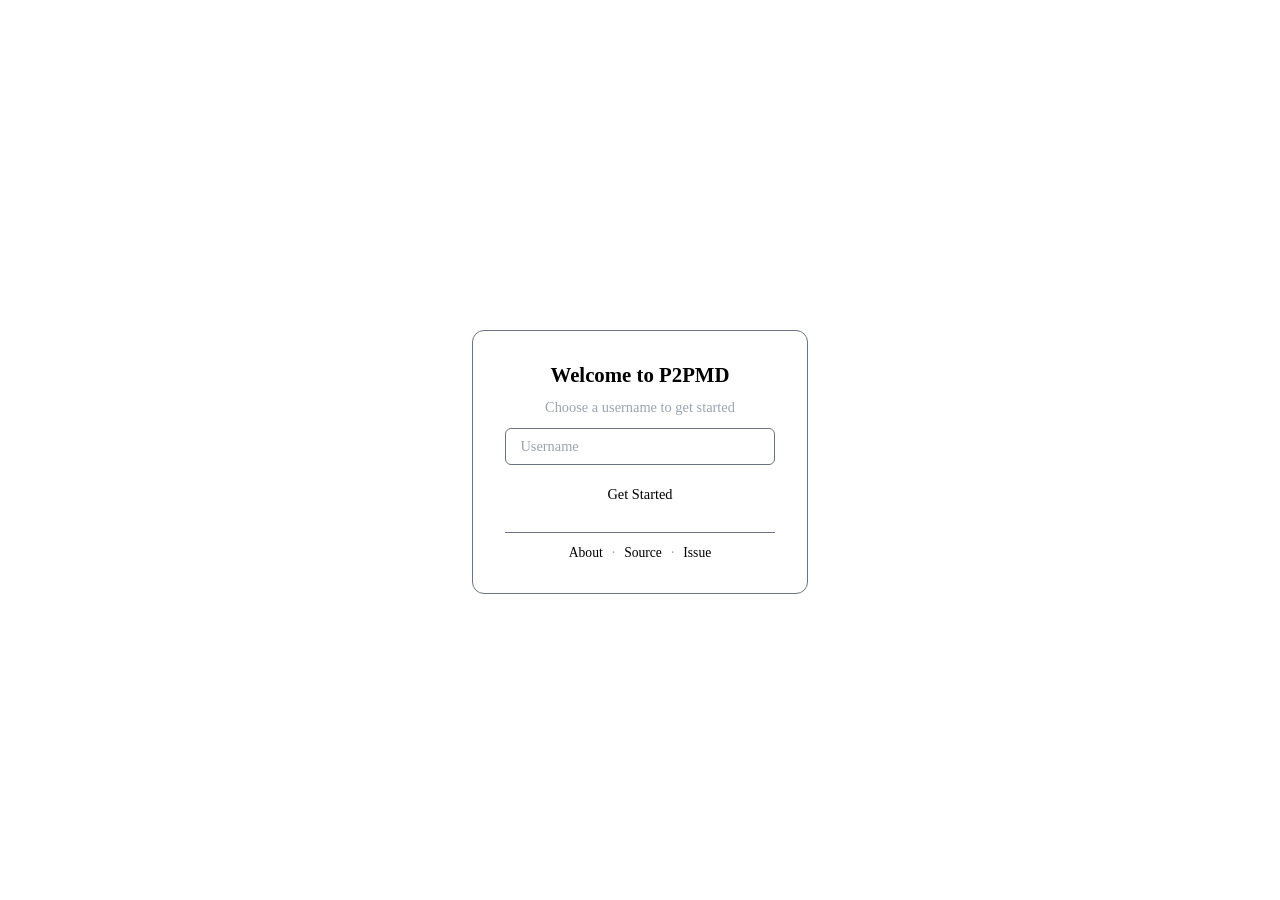
==== index.html @ 7950edff "feat: add https publish option that maps IPFS result to dweb.link gateway URL" ====
<!DOCTYPE html>
<html lang="en">
  <head>
    <meta charset="UTF-8" />
    <meta name="viewport" content="width=device-width, initial-scale=1" />
    <link rel="icon" type="image/png" href="peersky://static/assets/favicon.ico" />
    <title>P2P Markdown</title>
    <link rel="stylesheet" href="./styles.css" />
    <link rel="stylesheet" href="./lib/katex.min.css" />
  </head>
  <body>
    <main>
      <div id="backdrop"></div>
      <div id="loadingSpinner">
        <div class="emoji-loader">↻</div>
      </div>

      <section id="onboarding-page" class="page hidden">
        <div id="room-panel">
          <div id="onboarding">
            <div class="onboard-card">
              <h2>Welcome to P2PMD</h2>
              <p>Choose a username to get started</p>
              <input
                id="onboarding-name"
                type="text"
                placeholder="Username"
                maxlength="32"
              />
              <button id="onboard-submit" type="button">Get Started</button>
              <div class="onboard-footer">
                <a href="https://github.com/p2plabsxyz/p2pmd#readme" target="_blank" rel="noopener noreferrer">About</a>
                <span class="onboard-footer-sep" aria-hidden="true">&middot;</span>
                <a href="https://github.com/p2plabsxyz/p2pmd" target="_blank" rel="noopener noreferrer">Source</a>
                <span class="onboard-footer-sep" aria-hidden="true">&middot;</span>
                <a href="https://github.com/p2plabsxyz/p2pmd/issues/new" target="_blank" rel="noopener noreferrer">Issue</a>
              </div>
            </div>
          </div>
        </div>
      </section>

      <section id="setup-page" class="page hidden">
        <div id="room-panel">
          <div id="setup">
            <div id="setup-controls">
              <button id="create-room" type="button">Create Room</button>
              <div class="connection-options"> 
                <label class="option">
                  <input id="privateMode" type="checkbox" />
                  <span>Private</span>
                </label>
                <label class="option">
                  <input id="udpMode" type="checkbox" />
                  <span>UDP</span>
                </label>
                <input id="localHost" type="text" placeholder="Local host (127.0.0.1)" />
                <input id="localPort" type="number" placeholder="Local port (8989)" />
              </div>

              <div class="divider">- or -</div>
              <form id="join-form">
                <input
                  id="join-room-key"
                  type="text"
                  placeholder="Enter hs:// key"
                  required
                />
                <button id="join-room" type="submit">Join Room</button>
              </form>
              
              <div id="room-history">
                <div id="room-history-title">Recent Rooms</div>
                <div id="room-history-list"></div>
                <span id="room-history-footer">
                  View p2pmd-draft archives in hyperdrive, <a href="peersky://settings/archive" target="_blank">Settings -> Archive</a> for more details
                </span>
              </div>
            </div>
          </div>
        </div>
      </section>

      <section id="editor-page" class="page hidden">
        <section id="room-panel">
          <div id="room-status" class="hidden">
            <div>
              Room:
              <span id="room-key"></span>
              <span id="room-role-badge" class="role-badge hidden">client</span>
              <span id="copy-room-key" title="Copy room key">⊕</span>
            </div>
            <div>
              Peers:
              <a id="peers-link" href="./peers.html" target="_blank" rel="noopener noreferrer">
                <span id="peers-count">0</span>
              </a>
            </div>
            <div>Local URL: <a id="local-url" target="_blank" rel="noopener noreferrer"></a></div>
            <details id="export-menu">
              <summary>Export</summary>
              <div class="export-actions">
                <button id="exportHtmlButton" type="button">Export as HTML</button>
                <button id="exportPdfButton" type="button">Export to PDF</button>
                <button id="exportSlidesButton" type="button">Export as Slides</button>
              </div>
            </details>
            <button id="disconnect-room">Disconnect</button>
          </div>
        </section>

        <section id="editor-panel">
          <div id="editor-left-column">
            <div id="formatting-toolbar">
              <button id="toolbar-bold" class="toolbar-btn" title="Bold (Ctrl/Cmd+B)">
                <span class="toolbar-icon icon-bold"></span>
              </button>
              <button id="toolbar-italic" class="toolbar-btn" title="Italic (Ctrl/Cmd+I)">
                <span class="toolbar-icon icon-italic"></span>
              </button>
              <div class="toolbar-divider"></div>
              <button id="toolbar-h1" class="toolbar-btn" title="Heading 1">
                <span class="toolbar-icon icon-h1"></span>
              </button>
              <button id="toolbar-h2" class="toolbar-btn" title="Heading 2">
                <span class="toolbar-icon icon-h2"></span>
              </button>
              <div class="toolbar-divider"></div>
              <button id="toolbar-ul" class="toolbar-btn" title="Bullet List">
                <span class="toolbar-icon icon-ul"></span>
              </button>
              <button id="toolbar-ol" class="toolbar-btn" title="Numbered List">
                <span class="toolbar-icon icon-ol"></span>
              </button>
              <div class="toolbar-divider"></div>
              <button id="toolbar-link" class="toolbar-btn" title="Insert Link (Ctrl/Cmd+K)">
                <span class="toolbar-icon icon-link"></span>
              </button>
              <button id="toolbar-image" class="toolbar-btn" title="Insert Image">
                <span class="toolbar-icon icon-image"></span>
              </button>
              <div class="toolbar-divider"></div>
              <button id="toolbar-inline-code" class="toolbar-btn" title="Inline Code">
                <span class="toolbar-icon icon-inline-code"></span>
              </button>
              <button id="toolbar-code" class="toolbar-btn" title="Code Block">
                <span class="toolbar-icon icon-code"></span>
              </button>
              <button id="toolbar-quote" class="toolbar-btn" title="Quote">
                <span class="toolbar-icon icon-quote"></span>
              </button>
              <div class="toolbar-divider"></div>
              <button id="toolbar-latex-templates" class="toolbar-btn" title="Toggle LaTeX Mode">
                <span class="toolbar-icon icon-latex-template"></span>
              </button>
              <div id="latex-toolbar-group" class="hidden" role="group" aria-label="LaTeX tools">
                <div class="toolbar-latex-actions" role="group" aria-label="Math insertion tools">
                  <button id="toolbar-math-inline" class="toolbar-btn" title="Inline Math ($...$)">
                    <span class="toolbar-icon icon-math-inline"></span>
                  </button>
                  <button id="toolbar-math-block" class="toolbar-btn" title="Block Math ($$...$$)">
                    <span class="toolbar-icon icon-math-block"></span>
                  </button>
                  <button id="toolbar-template-picker" class="toolbar-btn" title="LaTeX Templates" aria-haspopup="true" aria-expanded="false">
                    <span class="toolbar-icon icon-template-menu"></span>
                  </button>
                </div>
              </div>
              <button id="viewSlidesButton" class="toolbar-btn" title="View as Slides">
                <span class="toolbar-icon icon-slides"></span>
              </button>
              <button id="fullPreviewButton" class="toolbar-btn hidden" title="Full Screen Preview">
                <span class="toolbar-icon icon-fullscreen"></span>
              </button>
            </div>
            <div id="latex-template-options" class="toolbar-template-menu hidden" role="menu" aria-label="LaTeX templates"></div>
            <div id="editor-textarea-wrapper">
              <textarea
                id="markdownInput"
                spellcheck="false"
                placeholder="Write Markdown here"
              ></textarea>
            </div>

          </div>
          <div id="preview-container">
            <div id="markdownPreview"></div>
            <div id="slidesPreview" class="hidden"></div>
          </div>
        </section>

        <section id="dweb-bottom">
          <section id="dweb-container">
            <div class="publish-controls">
              <label for="protocolSelect">
                <select id="protocolSelect">
                  <option value="hyper" selected>hyper://</option>
                  <option value="ipfs">ipfs://</option>
                  <option value="https">https://</option>
                </select>
              </label>
              <input id="titleInput" type="text" placeholder="Document title" class="hidden" />
              <button id="publishButton">Publish</button>
              <button id="clearDraftButton">Clear</button>
            </div>
            <div id="ai-toggle-container">
              <button id="toggleAiButton">🤖 Create with AI</button>
            </div>
            <div id="fetchContainer">
              <input id="fetchCidInput" type="text" placeholder="Enter hyper://, ipfs://, or https:// URL" />
              <button id="fetchButton">Fetch</button>
            </div>
          </section>

          <ul id="publishList"></ul>

          <section id="ai-container" class="hidden">
            <textarea id="aiPromptBox" rows="3">
Write a playful README for a moonlight café that serves stardust lattes, with a menu list and a quirky FAQ.</textarea
            >
            <div id="ai-buttons">
              <button id="generateButton">✨ Generate</button>
              <button id="showAiLog">📋 Open Logs</button>
            </div>
          </section>
        </section>

        <dialog id="aiLogDialog">
          <dl id="aiLogs"></dl>
          <button id="closeAiLog">Close</button>
        </dialog>
      </section>
    </main>

    <script src="./lib/katex.min.js"></script>
    <script src="./lib/markdown-it-katex.min.js"></script>
    <script src="./lib/markdown-it.min.js"></script>
    <script src="./lib/yjs.min.js"></script>
    <script type="module" src="./common.js"></script>
    <script type="module" src="./noteEditor.js"></script>
    <script type="module" src="./toolbar.js"></script>
    <script type="module" src="./p2p.js"></script>
    <script type="module" src="./ai-generator.js"></script>
  </body>
</html>
---- styles.css ----
@import url("browser://theme/index.css");
@import url("browser://theme/vars.css");

:root {
  --gap: 6px;
  --half-gap: 3px;
  --surface-mix: var(--browser-theme-background);
  --panel-bg: var(--peersky-nav-background, var(--base02, var(--browser-theme-background)));
  --panel-border: var(--base04, #6b7280);
  --input-bg: var(--peersky-background-url-input, var(--base01, var(--browser-theme-background)));
  --muted-text: var(--base05, #9ca3af);
  --link-accent: var(--browser-theme-primary-highlight);
  --btn-on-primary: var(--browser-theme-background);
  --dialog-bg: var(--panel-bg);
  --dialog-elevated-bg: var(--input-bg);
}

html[data-theme="transparent"] {
  --btn-on-primary: #18181b;
  --dialog-bg: #27272a;
  --dialog-elevated-bg: #18181b;
}

body,
* {
  padding: 0;
  margin: 0;
  font-family: var(--browser-theme-font-family);
  color: var(--browser-theme-text-color);
  box-sizing: border-box;
}

body {
  background: var(--browser-theme-background);
}

main {
  padding: var(--gap);
  height: 100vh;
  display: flex;
  flex-direction: column;
  gap: var(--gap);
  overflow-y: auto;
}

.page {
  display: flex;
  flex-direction: column;
  gap: var(--gap);
  flex: 1;
}

.page.hidden {
  display: none;
}

#setup-page,
#onboarding-page {
  justify-content: center;
  align-items: center;
}

#editor-page {
  padding-bottom: 55px;
}

#setup-page #room-panel,
#onboarding-page #room-panel {
  width: min(780px, 100%);
}

#room-panel {
  border-radius: 8px;
  padding: var(--gap);
  display: flex;
  flex-direction: column;
  gap: var(--gap);
}

#setup-page button,
#setup-page input[type="text"],
#setup-page input[type="number"],
#onboarding-page button,
#onboarding-page input[type="text"],
#onboarding-page input[type="number"] {
  border: none;
  outline: none;
  margin-left: 8px;
  border-radius: 6px;
  font-family: var(--browser-theme-font-family);
  font-size: 1rem;
  color: var(--browser-theme-text-color);
  padding: 0.6rem 1rem;
  transition: background-color 0.2s, color 0.2s;
  box-sizing: border-box;
}

#setup-page input[type="text"],
#setup-page input[type="number"],
#onboarding-page input[type="text"],
#onboarding-page input[type="number"] {
  background-color: var(--peersky-background-url-input);
  border: 1px solid #444;
}

#setup-page input[type="text"]::placeholder,
#setup-page input[type="number"]::placeholder,
#onboarding-page input[type="text"]::placeholder,
#onboarding-page input[type="number"]::placeholder {
  color: #888;
}

#setup-page button,
#onboarding-page button {
  background-color: var(--peersky-nav-background);
  cursor: pointer;
}

#udpMode{
  margin-left: 8px;
}

#setup {
  display: flex;
  flex-direction: column;
  align-items: center;
  justify-content: center;
  gap: 1.25rem;
  margin-bottom: 2rem;
}

#onboarding-page {
  background: var(--browser-theme-background);
  border-radius: 10px;
}

#onboarding-page #room-panel {
  width: min(380px, 100%);
}

#onboarding input,
#onboarding button {
  margin-left: 0;
}

#onboarding {
  width: 100%;
  display: flex;
  align-items: center;
  justify-content: center;
  min-height: 100vh;
  padding: 1rem;
}

#onboarding-page .onboard-card {
  display: flex;
  flex-direction: column;
  gap: 0.75rem;
  background: var(--panel-bg);
  border: 1px solid var(--panel-border);
  border-radius: 12px;
  padding: 2rem;
  max-width: 360px;
  width: 100%;
  text-align: center;
  box-shadow: 0 8px 26px color-mix(in srgb, var(--browser-theme-text-color) 25%, var(--surface-mix));
}

#onboarding-page .onboard-card h2 {
  font-size: 1.3rem;
  font-weight: 550;
}

#onboarding-page .onboard-card p {
  margin: 0;
  color: var(--muted-text);
  font-size: 0.9rem;
}

#onboarding-page #onboarding-name {
  width: 100%;
  margin-left: 0;
  border: 1px solid var(--panel-border);
  background: var(--input-bg);
  color: var(--browser-theme-text-color);
  border-radius: 6px;
  padding: 0.55rem 0.9rem;
  font-size: 0.9rem;
}

#onboarding-page #onboarding-name::placeholder {
  color: var(--muted-text);
}

#onboarding-page #onboarding-name:focus-visible {
  outline: 1px solid var(--browser-theme-secondary-highlight);
  outline-offset: 1px;
}

#onboarding-page #onboard-submit {
  width: 100%;
  margin-top: 0;
  border: 0;
  border-radius: 6px;
  background: var(--link-accent);
  color: var(--btn-on-primary);
  font-weight: 500;
  font-size: 0.9rem;
  padding: 0.55rem 0.9rem;
}

#onboarding-page #onboard-submit:hover {
  filter: brightness(1.12);
}

#onboarding-page .onboard-footer {
  margin-top: 0.5rem;
  padding-top: 0.75rem;
  border-top: 1px solid var(--panel-border);
  font-size: 0.85rem;
}

#onboarding-page .onboard-footer a {
  color: var(--link-accent);
  text-decoration: none;
}

#onboarding-page .onboard-footer a:hover {
  text-decoration: underline;
}

#onboarding-page .onboard-footer-sep {
  color: var(--muted-text);
  margin: 0 0.35rem;
}

#setup-controls {
  width: 100%;
  display: flex;
  flex-direction: column;
  align-items: center;
  gap: 1rem;
}

.connection-options {
  display: flex;
  flex-wrap: wrap;
  gap: var(--half-gap);
  justify-content: center;
  align-items: center;
}

.network-settings {
  display: flex;
  justify-content: center;
  align-items: center;
  gap: var(--half-gap);
}

.divider {
  opacity: 0.7;
}

#join-form {
  display: flex;
  flex-wrap: wrap;
  gap: var(--half-gap);
  justify-content: center;
  width: 100%;
}

#room-history {
  margin-top: 1.5rem;
  padding-top: 1rem;
  border-top: 1px solid var(--peersky-nav-border-color, #3c3c41);
  display: flex;
  flex-direction: column;
  gap: 0.5rem;
  width: 100%;
}

#room-history-title {
  font-size: 0.85rem;
  color: var(--peersky-nav-border-color, #888);
  text-align: center;
  opacity: 0.7;
}

#room-history-list {
  display: flex;
  flex-direction: column;
  gap: 0.25rem;
  align-items: flex-start;
  margin: 0 auto;
  max-width: fit-content;
}

#room-history-list a {
  color: var(--peersky-nav-border-color, #888);
  text-decoration: underline;
  font-size: 0.9rem;
  cursor: pointer;
  transition: color 0.2s, text-decoration 0.2s;
}

#room-history-list a:hover {
  color: var(--browser-theme-text-color);
  text-decoration: none;
}

#room-history-list .no-rooms {
  color: var(--peersky-nav-border-color, #666);
  font-size: 0.85rem;
  font-style: italic;
  opacity: 0.6;
}

#room-history-footer {
  color: var(--peersky-nav-border-color, #888);
  text-align: center;
  margin-top: 0.5rem;
  font-size: 0.75rem;
}

#room-history-footer a {
  text-decoration: underline;
  opacity: 0.6;
  transition: opacity 0.2s;
}

#room-history-footer a:hover {
  opacity: 1;
  text-decoration: none;
}

#room-status {
  display: flex;
  flex-wrap: wrap;
  gap: var(--half-gap);
  align-items: center;
  justify-content: space-between;
}

#room-status .role-badge {
  display: inline-flex;
  align-items: center;
  justify-content: center;
  margin-left: 4px;
  padding: 0 8px;
  border-radius: 999px;
  border: 1px solid var(--browser-theme-primary-highlight);
  font-size: 0.75rem;
  text-transform: uppercase;
  letter-spacing: 0.04em;
}

#room-status .role-badge.host {
  color: #ffffff !important;
  border-color: #1f9d62;
  background: #1f9d62;
  font-weight: 700;
}

#room-status .role-badge.client {
  color: #ffffff !important;
  border-color: #c28a1b;
  background: #c28a1b;
  font-weight: 700;
}

#room-status.hidden {
  display: none;
}

#export-menu {
  position: relative;
}

#export-menu summary {
  list-style: none;
  cursor: pointer;
}

#export-menu summary::-webkit-details-marker {
  display: none;
}

#export-menu[open] summary {
  opacity: 0.9;
}

#export-menu .export-actions {
  position: absolute;
  right: 0;
  margin-top: 6px;
  background: var(--browser-theme-background);
  border: 1px solid var(--browser-theme-primary-highlight);
  border-radius: 8px;
  padding: var(--half-gap);
  display: flex;
  flex-direction: column;
  gap: var(--half-gap);
  z-index: 10;
}

#export-menu .export-actions button {
  white-space: nowrap;
}

#peers-toggle {
  cursor: pointer;
  white-space: nowrap;
}

#peers-link {
  color: inherit;
  text-decoration: underline;
}

#peers-link:hover {
  text-decoration: none;
}

#peers-list {
  width: 100%;
  display: flex;
  flex-wrap: wrap;
  gap: var(--half-gap);
  padding: var(--half-gap);
  border: 1px solid var(--browser-theme-primary-highlight);
  border-radius: 6px;
}

.hidden {
  display: none;
}

#editor-panel {
  display: grid;
  grid-template-columns: 1fr 1fr;
  gap: var(--gap);
  flex: 1;
  min-height: 40vh;
}

#editor-left-column {
  display: flex;
  flex-direction: column;
  gap: 0;
}

#editor-panel > * {
  border: 1px solid var(--browser-theme-primary-highlight);
  border-radius: 8px;
  overflow: hidden;
  display: flex;
  flex-direction: column;
}

/* textarea wrapper */
#editor-textarea-wrapper {
  position: relative;
  flex: 1;
  display: flex;
  flex-direction: column;
  overflow: hidden;
}

#editor-textarea-wrapper > #markdownInput {
  flex: 1;
  padding: var(--gap);
  padding-left: calc(var(--gap) + 12px);
  border-radius: 0 0 8px 8px;
  overflow-y: auto;
  overflow-x: hidden;
}

#author-gutter {
  position: absolute;
  left: 0; top: 0; bottom: 0;
  width: 4px;
  overflow: hidden;
  z-index: 1;
}

.author-gutter-mark {
  position: absolute;
  left: 0;
  width: 4px;
  border-radius: 2px;
  opacity: 0.7;
  pointer-events: auto;
  cursor: default;
  transition: opacity 0.2s;
}

.author-gutter-mark:hover { opacity: 1; }

.author-gutter-mark::after {
  content: attr(data-peer-name);
  position: absolute;
  left: 8px;
  top: -1px;
  font-size: 0.68rem;
  line-height: 1.2;
  padding: 1px 5px;
  border-radius: 4px;
  background: var(--peer-color, #4b5563);
  color: #ffffff;
  white-space: nowrap;
  opacity: 0;
  transform: translateY(-100%);
  transition: opacity 0.12s ease;
  pointer-events: none;
  z-index: 5;
}

.author-gutter-mark:hover::after {
  opacity: 1;
}

#peer-gutter {
  position: absolute;
  left: 4px; top: 0; bottom: 0;
  width: 4px;
  pointer-events: auto;
  overflow: hidden;
  z-index: 2;
}

.peer-gutter-mark {
  position: absolute;
  left: 0;
  width: 4px;
  border-radius: 2px;
  opacity: 0.85;
  transition: top 0.08s linear, opacity 0.3s;
  pointer-events: auto;
}

#peer-cursor-overlay {
  position: absolute;
  inset: 0;
  pointer-events: none;
  overflow: hidden;
  z-index: 3;
}

.peer-cursor-chip {
  position: absolute;
  pointer-events: auto;
  width: 14px;
  opacity: 0.9;
  transition: opacity 0.35s ease, top 0.08s linear;
  cursor: default;
  user-select: none;
  background: transparent;
}

.peer-cursor-chip.idle { opacity: 0.25; }

.peer-cursor-chip::before {
  content: "";
  position: absolute;
  left: 5px;
  top: 0;
  bottom: 0;
  width: 3px;
  border-radius: 2px;
  background: var(--peer-color, #8b5cf6);
}

.peer-cursor-chip::after {
  content: attr(data-peer-name);
  position: absolute;
  left: 12px;
  top: -1px;
  font-size: 0.68rem;
  line-height: 1.2;
  padding: 1px 5px;
  border-radius: 4px;
  background: var(--peer-color, #8b5cf6);
  color: #ffffff;
  white-space: nowrap;
  opacity: 1;
  transform: translateY(calc(-100% - 2px));
  transition: opacity 0.12s ease, transform 0.12s ease;
  pointer-events: none;
}

.peer-cursor-chip.idle::after {
  opacity: 0.75;
}

#preview-container {
  position: relative;
  display: flex;
  flex-direction: column;
  height: 100%;
  overflow: hidden;
  background: #ffffff !important;
  border: 1px solid var(--browser-theme-primary-highlight) !important;
  border-radius: 8px !important;
}

#markdownPreview {
  padding: var(--gap);
  flex: 1;
  overflow-y: auto;
  overflow-x: hidden;
  background: #ffffff;
  color: #1a1a1a;
}

#markdownPreview * {
  color: inherit;
}

/* Minimal scrollbar styling - only thumb, no track */
#markdownPreview::-webkit-scrollbar,
#markdownInput::-webkit-scrollbar,
#slidesPreview .slide::-webkit-scrollbar {
  width: 6px;
  height: 6px;
}

#markdownPreview::-webkit-scrollbar-track,
#markdownInput::-webkit-scrollbar-track,
#slidesPreview .slide::-webkit-scrollbar-track {
  background: transparent;
}

#markdownPreview::-webkit-scrollbar-thumb,
#markdownInput::-webkit-scrollbar-thumb,
#slidesPreview .slide::-webkit-scrollbar-thumb {
  background: rgba(0, 0, 0, 0.2);
  border-radius: 3px;
}

#markdownPreview::-webkit-scrollbar-thumb:hover,
#markdownInput::-webkit-scrollbar-thumb:hover,
#slidesPreview .slide::-webkit-scrollbar-thumb:hover {
  background: rgba(0, 0, 0, 0.3);
}

/* Firefox scrollbar */
#markdownPreview,
#markdownInput,
#slidesPreview .slide {
  scrollbar-width: thin;
  scrollbar-color: rgba(0, 0, 0, 0.2) transparent;
}

#slidesPreview {
  position: absolute;
  top: 0;
  left: 0;
  width: 100%;
  height: 100%;
  background: #ffffff;
  overflow: hidden;
  display: flex;
  flex-direction: column;
  align-items: center;
  justify-content: center;
}

#slidesPreview .slides-content {
  flex: 1;
  width: 100%;
  display: flex;
  align-items: center;
  justify-content: center;
}

#slidesPreview .slides-footer {
  padding: 0.5rem;
  text-align: center;
  font-size: 0.75rem;
  color: rgba(0, 0, 0, 0.4);
  background: transparent;
}

#slidesPreview .slides-footer a {
  color: rgba(0, 0, 0, 0.5);
  text-decoration: none;
}

#slidesPreview .slides-footer a:hover {
  color: rgba(0, 0, 0, 0.7);
  text-decoration: underline;
}

#slidesPreview.hidden {
  display: none;
}

#slidesPreview .slide {
  display: none;
  width: 95%;
  height: 95%;
  padding: 2rem;
  background: #ffffff;
  color: #1a1a1a !important;
  overflow-y: auto;
  text-align: center;
  flex-direction: column;
  align-items: center;
  justify-content: center;
}

#slidesPreview .slide * {
  color: inherit;
}

#slidesPreview .slide > * {
  max-width: 100%;
}

#slidesPreview .slide.active {
  display: flex;
}

#slidesPreview .slide h1 {
  font-size: 2.5rem;
  margin-bottom: 1.5rem;
  color: #1a1a1a;
  text-align: center;
}

#slidesPreview .slide h2 {
  font-size: 2rem;
  margin: 1.5rem 0 1rem;
  color: #333;
  text-align: center;
}

#slidesPreview .slide h3 {
  font-size: 1.6rem;
  margin: 1.2rem 0 0.8rem;
  color: #444;
  text-align: center;
}

#slidesPreview .slide h4,
#slidesPreview .slide h5,
#slidesPreview .slide h6 {
  text-align: center;
  color: #555;
}

#slidesPreview .slide p {
  font-size: 1.2rem;
  line-height: 1.8;
  margin-bottom: 1rem;
  color: #333;
  text-align: center;
}

#slidesPreview .slide ul,
#slidesPreview .slide ol {
  font-size: 1.2rem;
  line-height: 1.8;
  margin: 0 auto 1rem;
  display: inline-block;
  text-align: left;
}

#slidesPreview .slide li {
  margin-bottom: 0.6rem;
}

#slidesPreview .slide pre {
  background: #2d2d2d;
  color: #f8f8f2;
  padding: 1rem;
  border-radius: 6px;
  overflow-x: auto;
  margin: 1rem auto;
  font-size: 1rem;
  max-width: 90%;
  text-align: left;
}

#slidesPreview .slide code {
  font-family: 'FontWithASyntaxHighlighter', monospace;
  background: #2d2d2d;
  color: #f8f8f2;
  padding: 0.2rem 0.4rem;
  border-radius: 4px;
}

#slidesPreview .slide pre code {
  background: transparent;
  padding: 0;
}

#slidesPreview .slide blockquote {
  border-left: 4px solid #0066cc;
  padding-left: 1.5rem;
  margin: 1rem auto;
  font-style: italic;
  color: #555;
  max-width: 80%;
  text-align: left;
  display: inline-block;
}

#slidesPreview .slide img {
  max-width: 85%;
  max-height: 50vh;
  width: auto;
  height: auto;
  border-radius: 6px;
  margin: 1rem auto;
  display: block;
  object-fit: contain;
}

#slidesPreview .slide a {
  color: #0066cc;
  text-decoration: none;
}

#slidesPreview .slide a:hover {
  text-decoration: underline;
}

.slides-nav {
  position: absolute;
  top: 50%;
  transform: translateY(-50%);
  background: rgba(0, 0, 0, 0.1);
  border: none;
  color: #333;
  font-size: 2rem;
  width: 50px;
  height: 50px;
  border-radius: 50%;
  cursor: pointer;
  display: flex;
  align-items: center;
  justify-content: center;
  transition: all 0.3s ease;
  z-index: 10;
}

.slides-nav:hover {
  background: rgba(0, 0, 0, 0.2);
  transform: translateY(-50%) scale(1.1);
}

.slides-nav.disabled {
  opacity: 0.3;
  cursor: not-allowed;
}

#slides-prev {
  left: 0.5rem;
}

#slides-next {
  right: 0.5rem;
}

#slides-progress {
  position: absolute;
  bottom: 0;
  left: 0;
  height: 3px;
  background: #0066cc;
  transition: width 0.3s ease;
  z-index: 10;
}

#slides-counter {
  position: absolute;
  bottom: 0.5rem;
  right: 1rem;
  background: rgba(0, 0, 0, 0.1);
  color: #333;
  padding: 0.3rem 0.6rem;
  border-radius: 12px;
  font-size: 0.8rem;
  z-index: 10;
}

#formatting-toolbar {
  display: flex;
  align-items: center;
  gap: 2px;
  border: 1px solid var(--peersky-nav-border-color, #3c3c41);
  border-radius: 2px;
  flex-wrap: wrap;
  overflow: visible;
}

.toolbar-btn {
  display: flex;
  align-items: center;
  justify-content: center;
  width: 28px;
  height: 28px;
  padding: 6px;
  background: transparent;
  border: 1px solid transparent;
  border-radius: 6px;
  cursor: pointer;
  transition: all 0.2s ease;
  color: rgba(255, 255, 255, 0.7);
}

.toolbar-btn:hover {
  background: var(--browser-theme-primary-highlight, rgba(255, 255, 255, 0.1));
  border-color: var(--peersky-nav-border-color, #3c3c41);
  color: rgba(255, 255, 255, 1);
}

.toolbar-btn:active {
  transform: scale(0.95);
}

.toolbar-icon {
  display: inline-block;
  width: 28px;
  height: 28px;
  background-color: currentColor;
  mask-size: contain;
  mask-repeat: no-repeat;
  mask-position: center;
  -webkit-mask-size: contain;
  -webkit-mask-repeat: no-repeat;
  -webkit-mask-position: center;
}

.toolbar-btn {
  color: rgba(255, 255, 255, 0.7);
}

.toolbar-btn:hover {
  color: rgba(255, 255, 255, 1);
}

.icon-bold {
  mask-image: url('./assets/svg/type-bold.svg');
  -webkit-mask-image: url('./assets/svg/type-bold.svg');
}

.icon-italic {
  mask-image: url('./assets/svg/type-italic.svg');
  -webkit-mask-image: url('./assets/svg/type-italic.svg');
}

.icon-h1 {
  mask-image: url('./assets/svg/type-h1.svg');
  -webkit-mask-image: url('./assets/svg/type-h1.svg');
}

.icon-h2 {
  mask-image: url('./assets/svg/type-h2.svg');
  -webkit-mask-image: url('./assets/svg/type-h2.svg');
}

.icon-ul {
  mask-image: url('./assets/svg/list-ul.svg');
  -webkit-mask-image: url('./assets/svg/list-ul.svg');
}

.icon-ol {
  mask-image: url('./assets/svg/list-ol.svg');
  -webkit-mask-image: url('./assets/svg/list-ol.svg');
}

.icon-link {
  mask-image: url('./assets/svg/link-45deg.svg');
  -webkit-mask-image: url('./assets/svg/link-45deg.svg');
}

.icon-image {
  mask-image: url('./assets/svg/image.svg');
  -webkit-mask-image: url('./assets/svg/image.svg');
}

.icon-inline-code {
  mask-image: url('./assets/svg/code-slash.svg');
  -webkit-mask-image: url('./assets/svg/code-slash.svg');
}

.icon-code {
  mask-image: url('./assets/svg/code-square.svg');
  -webkit-mask-image: url('./assets/svg/code-square.svg');
}

.icon-quote {
  mask-image: url('./assets/svg/quote.svg');
  -webkit-mask-image: url('./assets/svg/quote.svg');
}

.icon-slides {
  mask-image: url('./assets/svg/slides.svg');
  -webkit-mask-image: url('./assets/svg/slides.svg');
}

.icon-latex-template {
  mask-image: url('./assets/svg/infinity.svg');
  -webkit-mask-image: url('./assets/svg/infinity.svg');
}

.icon-fullscreen {
  mask-image: url('./assets/svg/fullscreen.svg');
  -webkit-mask-image: url('./assets/svg/fullscreen.svg');
}

.icon-template-menu {
  mask-image: url('./assets/svg/template-t.svg');
  -webkit-mask-image: url('./assets/svg/template-t.svg');
}

.toolbar-btn--active {
  color: var(--browser-theme-primary-highlight, #3b82f6) !important;
  background: var(--browser-theme-secondary-highlight, rgba(59, 130, 246, 0.18)) !important;
  border-color: var(--browser-theme-primary-highlight, #3b82f6) !important;
}

#latex-toolbar-group,
.toolbar-latex-actions {
  display: flex;
  align-items: center;
  flex-wrap: wrap;
  gap: 4px;
  min-width: 0;
}

#latex-toolbar-group.hidden {
  display: none;
}

.toolbar-template-menu {
  position: fixed;
  z-index: 1200;
  min-width: 170px;
  max-width: min(240px, calc(100vw - 16px));
  display: flex;
  flex-direction: column;
  gap: 4px;
  padding: 6px;
  border: 1px solid var(--peersky-nav-border-color, #3c3c41);
  border-radius: 8px;
  background: var(--browser-theme-background, #23262f);
  box-shadow: 0 10px 24px rgba(0, 0, 0, 0.35);
}

.toolbar-template-menu.hidden {
  display: none;
}

.icon-math-inline {
  mask-image: url('./assets/svg/math-inline.svg');
  -webkit-mask-image: url('./assets/svg/math-inline.svg');
}
.icon-math-block {
  mask-image: url('./assets/svg/math-block.svg');
  -webkit-mask-image: url('./assets/svg/math-block.svg');
}

.toolbar-divider {
  width: 1px;
  height: 24px;
  background: var(--peersky-nav-border-color, #3c3c41);
  margin: 0 4px;
}

#markdownInput {
  resize: none;
  font-size: 1.1rem;
}

#markdownPreview {
  font-size: 1.05rem;
  line-height: 1.5;
  padding-left: 16px;
}

#markdownPreview h1 { font-size: 2rem; margin: 0.6em 0 0.4em; }
#markdownPreview h2 { font-size: 1.6rem; margin: 0.5em 0 0.35em; }
#markdownPreview h3 { font-size: 1.35rem; margin: 0.45em 0 0.3em; }
#markdownPreview h4 { font-size: 1.15rem; margin: 0.4em 0 0.25em; }
#markdownPreview h5 { font-size: 1rem; margin: 0.35em 0 0.2em; }
#markdownPreview h6 { font-size: 0.9rem; margin: 0.3em 0 0.15em; }

#markdownPreview ul { list-style: disc; padding-left: 1.5em; margin: 0.4em 0; }
#markdownPreview ol { list-style: decimal; padding-left: 1.5em; margin: 0.4em 0; }
#markdownPreview ul ul { list-style: circle; }
#markdownPreview li { margin: 0.15em 0; }

#markdownPreview pre,
#markdownPreview code {
  font-family: 'FontWithASyntaxHighlighter', ui-monospace, SFMono-Regular, Menlo, Monaco, Consolas, "Liberation Mono", "Courier New", monospace;
  background: transparent;
  border-radius: 6px;
}

#markdownPreview code {
  padding: 0.15rem 0.35rem;
}

#markdownPreview pre {
  padding: 0.75rem;
  overflow: auto;
}

#dweb-bottom {
  position: fixed;
  bottom: 0;
  left: 0;
  right: 0;
  display: flex;
  flex-direction: column;
  gap: var(--half-gap);
  padding: 8px;
  background: var(--browser-theme-background);
  z-index: 20;
}

#dweb-container {
  display: flex;
  flex-direction: row;
  justify-content: space-between;
  align-items: center;
  padding: 0 var(--half-gap);
}

#dweb-container > * {
  width: 100%;
  display: flex;
  flex-direction: row;
  align-items: center;
  gap: var(--half-gap);
  padding: 0 var(--half-gap);
}

.publish-controls {
  display: flex;
  flex-direction: row;
  align-items: center;
  gap: var(--half-gap);
}

#publishList {
  display: flex;
  flex-direction: column;
  align-items: flex-start;
  gap: var(--half-gap);
  list-style: none;
  padding: 0 var(--half-gap);
  max-height: 22vh;
  overflow: auto;
}

#publishList li {
  display: flex;
  align-items: center;
  gap: var(--half-gap);
}

#publishList li span {
  cursor: pointer;
}

#ai-toggle-container {
  display: flex;
  justify-content: center;
}

#toggleAiButton {
  white-space: nowrap;
  padding: var(--half-gap);
  cursor: pointer;
}

#toggleAiButton:hover {
  opacity: 0.8;
}

#publishButton {
  white-space: nowrap;
  cursor: pointer;
}

#publishButton:hover {
  opacity: 0.8;
}

#fetchContainer {
  justify-content: flex-end;
  align-items: center;
}

#fetchCidInput {
  margin-right: 2px;
}

#fetchButton {
  cursor: pointer;
}

#fetchButton:hover {
  opacity: 0.8;
}

#ai-container {
  display: flex;
  flex-direction: column;
  gap: var(--half-gap);
  padding: var(--gap);
  border: 1px solid var(--browser-theme-primary-highlight);
  border-radius: 8px;
  background: var(--browser-theme-background);
  max-height: 45vh;
  overflow: auto;
}

#ai-container.hidden {
  display: none;
}

#aiPromptBox {
  width: 100%;
  padding: var(--gap);
  background: rgba(255, 255, 255, 0.05);
  color: var(--browser-theme-text-color);
  border: 1px solid var(--browser-theme-primary-highlight);
  border-radius: 8px;
  font-size: 1rem;
  resize: vertical;
  font-family: var(--browser-theme-font-family);
}

#aiPromptBox:focus {
    outline: 2px solid var(--browser-theme-primary-highlight);
}

#ai-buttons {
  display: flex;
  gap: var(--half-gap);
  justify-content: flex-start;
}

#ai-buttons button {
  white-space: nowrap;
  padding: var(--half-gap);
  cursor: pointer;
}

#ai-buttons button:hover {
  opacity: 0.8;
}

#aiLogDialog {
  width: 520px;
  max-width: 95vw;
  max-height: 80vh;
  overflow-y: auto;
  padding: 16px;
  border-radius: 10px;
  border: 1px solid var(--panel-border);
  background: var(--dialog-bg);
  color: var(--browser-theme-text-color);
  white-space: nowrap;
}

#aiLogDialog::backdrop {
  background: rgba(0, 0, 0, 0.7);
}

.ai-history-dialog {
  width: 520px;
  max-width: 95vw;
  max-height: 80vh;
  overflow-y: auto;
  padding: 16px;
  border-radius: 10px;
  border: 1px solid var(--panel-border);
  background: var(--dialog-bg);
  color: var(--browser-theme-text-color);
}

.ai-history-dialog::backdrop {
  background: rgba(0, 0, 0, 0.7);
}

#aiLogs {
  margin-bottom: var(--gap);
}

#aiLogs dt {
  font-weight: bold;
  color: var(--browser-theme-primary-highlight);
  margin-top: var(--gap);
}

#aiLogs dd {
  white-space: pre-wrap;
  margin-left: var(--gap);
  margin-bottom: var(--half-gap);
  padding: var(--half-gap);
  border-radius: 4px;
}

#closeAiLog {
  position: sticky;
  bottom: 0;
  width: 100%;
  white-space: nowrap;
  cursor: pointer;
  font-size: 1rem;
  border: 0;
  border-radius: 6px;
  padding: 0.55rem 0.9rem;
  background: var(--link-accent);
  color: var(--btn-on-primary);
}

#closeAiLog:hover {
  opacity: 0.8;
}

textarea {
  border: none;
  outline: none;
  border-radius: 6px;
  font-size: 1rem;
  padding: 0.6rem 1rem;
  background: var(--peersky-nav-background);
  color: var(--browser-theme-text-color);
}

button:hover {
  opacity: 0.8;
}

button {
  cursor: pointer;
}

textarea:focus,
input:focus {
  outline: 2px solid var(--browser-theme-primary-highlight);
}

textarea {
  background: rgba(255, 255, 255, 0.05);
}

#loadingSpinner,
#backdrop {
  display: none;
}

#loadingSpinner {
  position: fixed;
  top: 50%;
  left: 50%;
  transform: translate(-50%, -50%);
  z-index: 1000;
  border-radius: 50%;
}

.emoji-loader,
#loadingSpinner {
  background: transparent;
}

@keyframes spin {
  from {
    transform: rotate(0deg);
  }
  to {
    transform: rotate(360deg);
  }
}

.emoji-loader {
  color: var(--ag-color-green);
  font-size: 6rem;
  border-radius: 50%;
  animation: spin 2s linear infinite;
}

#backdrop {
  position: fixed;
  top: 0;
  left: 0;
  width: 100%;
  height: 100%;
  background: rgba(0, 0, 0, 0.45);
  z-index: 999;
}

@media screen and (max-width: 768px) {
  #editor-panel {
    grid-template-columns: 1fr;
  }
  #dweb-container,
  #dweb-container > * {
    flex-direction: column;
    align-items: flex-start;
  }
  #aiLogDialog {
    min-width: 90vw;
  }
  #ai-buttons {
    flex-direction: column;
  }
}


.toolbar-template-item {
  display: flex;
  align-items: center;
  justify-content: flex-start;
  width: 100%;
  background: transparent;
  color: var(--browser-theme-text-color, rgba(255,255,255,0.9));
  border: 1px solid transparent;
  border-radius: 6px;
  padding: 7px 10px;
  font-size: 0.75rem;
  line-height: 1.2;
  cursor: pointer;
  transition: all 0.2s ease;
  text-align: left;
  white-space: nowrap;
}

.toolbar-template-item:hover {
  background: var(--browser-theme-secondary-highlight, rgba(59, 130, 246, 0.2));
  border-color: var(--browser-theme-primary-highlight, #3b82f6);
  color: var(--browser-theme-text-color, #ffffff);
}

.toolbar-template-item:focus-visible {
  background: var(--browser-theme-secondary-highlight, rgba(59, 130, 246, 0.2));
  border-color: var(--browser-theme-primary-highlight, #3b82f6);
  color: var(--browser-theme-text-color, #ffffff);
  outline: none;
}

.toolbar-template-item--active {
  background: var(--browser-theme-secondary-highlight, rgba(59, 130, 246, 0.28));
  border-color: var(--browser-theme-primary-highlight, #3b82f6);
  color: var(--browser-theme-text-color, #ffffff);
}

#markdownPreview.markdown-preview--ieee {
  background: #f3f4f6;
  padding: 1.25rem;
}

#markdownPreview.markdown-preview--ieee .ieee-paper-layout {
  max-width: 920px;
  margin: 0 auto;
  padding: 1.5rem 1.65rem 1.7rem;
  background: #ffffff;
  border: 1px solid #e5e7eb;
  box-shadow: 0 16px 32px rgba(15, 23, 42, 0.08);
  font-family: "Times New Roman", Times, serif;
  font-size: 0.92rem;
  line-height: 1.3;
}

#markdownPreview.markdown-preview--ieee .ieee-page-stack {
  display: flex;
  flex-direction: column;
  gap: 1rem;
  align-items: center;
}

#markdownPreview.markdown-preview--ieee .ieee-preview-page {
  width: 210mm;
  height: 297mm;
  background: #ffffff;
  border: 1px solid #e5e7eb;
  box-shadow: 0 16px 32px rgba(15, 23, 42, 0.08);
  overflow: hidden;
}

#markdownPreview.markdown-preview--ieee .ieee-preview-page-inner {
  box-sizing: border-box;
  width: 100%;
  height: 100%;
  padding: 0.75in 0.625in 1in;
  display: flex;
  flex-direction: column;
  overflow: hidden;
  font-family: "Times New Roman", Times, serif;
  font-size: 0.92rem;
  line-height: 1.3;
}

#markdownPreview.markdown-preview--ieee .ieee-frontmatter {
  text-align: center;
  margin: 0 0 0.75rem;
}

#markdownPreview.markdown-preview--ieee .ieee-title {
  text-align: center;
  line-height: 1.16;
  margin: 0 0 0.45rem;
}

#markdownPreview.markdown-preview--ieee .ieee-authors {
  max-width: 46rem;
  margin: 0 auto;
}

#markdownPreview.markdown-preview--ieee .ieee-authors-grid {
  display: grid;
  grid-template-columns: repeat(2, minmax(0, 1fr));
  gap: 0.8rem 1.8rem;
  align-items: start;
}

#markdownPreview.markdown-preview--ieee .ieee-author-col p {
  margin: 0 0 0.2rem;
  text-align: center;
  text-indent: 0;
  line-height: 1.24;
}

#markdownPreview.markdown-preview--ieee .ieee-authors-note {
  margin-top: 0.2rem;
  text-align: center;
  line-height: 1.24;
}

#markdownPreview.markdown-preview--ieee .ieee-columns {
  column-count: 2;
  column-gap: 1.35rem;
  border-top: 1px solid #b8bcc5;
  padding-top: 0.55rem;
}

#markdownPreview.markdown-preview--ieee .ieee-preview-columns {
  flex: 1;
  min-height: 0;
  overflow: hidden;
  column-fill: auto;
}

#markdownPreview.markdown-preview--ieee .ieee-columns > * {
  break-inside: auto;
}

#markdownPreview.markdown-preview--ieee .ieee-columns > :is(figure, table, pre, blockquote) {
  break-inside: avoid;
}

#markdownPreview.markdown-preview--ieee .ieee-columns > :is(h1, h2, h3, h4, h5, h6):first-child {
  -webkit-column-span: all;
  column-span: all;
  text-align: center;
  line-height: 1.18;
  margin: 0 0 0.75rem;
}

#markdownPreview.markdown-preview--ieee .ieee-columns > :is(h2, h3, h4, h5, h6) {
  text-align: center;
}

#markdownPreview.markdown-preview--ieee .ieee-abstract-heading {
  text-align: center;
}

#markdownPreview.markdown-preview--ieee .ieee-columns p {
  text-align: justify;
  text-indent: 0;
  margin: 0 0 0.55rem;
}

#markdownPreview.markdown-preview--ieee .ieee-columns ul,
#markdownPreview.markdown-preview--ieee .ieee-columns ol,
#markdownPreview.markdown-preview--ieee .ieee-columns pre,
#markdownPreview.markdown-preview--ieee .ieee-columns table,
#markdownPreview.markdown-preview--ieee .ieee-columns blockquote {
  text-indent: 0;
}

#markdownPreview.markdown-preview--ieee .ieee-columns ul,
#markdownPreview.markdown-preview--ieee .ieee-columns ol {
  margin: 0 0 0.55rem 1.1rem;
}

@media (max-width: 940px) {
  #markdownPreview.markdown-preview--ieee .ieee-preview-page {
    width: 100%;
    height: auto;
    min-height: 297mm;
  }
  #markdownPreview.markdown-preview--ieee .ieee-columns {
    column-count: 1;
  }
}

.katex * {
  font-family: inherit;
  color: inherit;
}

#markdownPreview .katex { font-size: 1.05em; line-height: 1.4; }
#markdownPreview p.katex-block {
  text-align: center;
  margin: 1.2em 0;
  overflow-x: auto;
  overflow-y: hidden;
}

#markdownPreview p.katex-block .katex-display { margin: 0; }
#markdownPreview .katex-error {
  color: #c0392b;
  background: rgba(192,57,43,0.08);
  border: 1px solid rgba(192,57,43,0.25);
  border-radius: 4px;
  padding: 2px 6px;
  font-family: monospace;
  font-size: 0.9em;
}

#slidesPreview .katex { font-size: 1.1em; }
#slidesPreview p.katex-block { text-align: center; margin: 0.8em 0; overflow-x: auto; }
#slidesPreview .katex-error { color: #c0392b; font-family: monospace; font-size: 0.9em; }
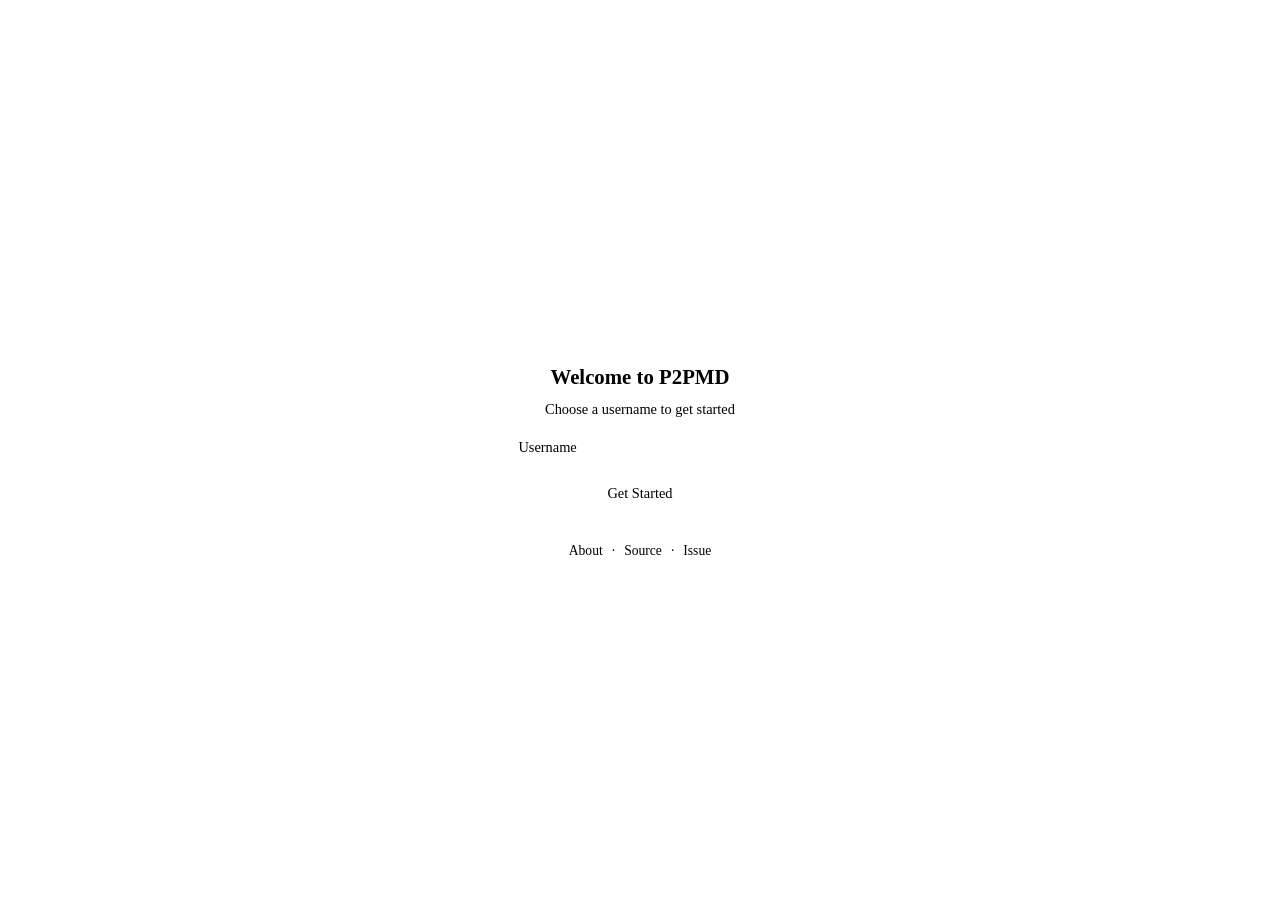
==== commit 3e650f29: "feat: update favicon link" ====
--- a/index.html
+++ b/index.html
@@ -3,7 +3,7 @@
   <head>
     <meta charset="UTF-8" />
     <meta name="viewport" content="width=device-width, initial-scale=1" />
-    <link rel="icon" type="image/png" href="peersky://static/assets/favicon.ico" />
+    <link rel="icon" type="image/png" href="peersky://static/assets/p2pmd.ico" />
     <title>P2P Markdown</title>
     <link rel="stylesheet" href="./styles.css" />
     <link rel="stylesheet" href="./lib/katex.min.css" />
--- a/styles.css
+++ b/styles.css
@@ -6,9 +6,9 @@
   --half-gap: 3px;
   --surface-mix: var(--browser-theme-background);
   --panel-bg: var(--peersky-nav-background, var(--base02, var(--browser-theme-background)));
-  --panel-border: var(--base04, #6b7280);
+  --panel-border: var(--base04, color-mix(in srgb, var(--browser-theme-text-color) 22%, var(--surface-mix)));
   --input-bg: var(--peersky-background-url-input, var(--base01, var(--browser-theme-background)));
-  --muted-text: var(--base05, #9ca3af);
+  --muted-text: var(--base05, color-mix(in srgb, var(--browser-theme-text-color) 58%, var(--surface-mix)));
   --link-accent: var(--browser-theme-primary-highlight);
   --btn-on-primary: var(--browser-theme-background);
   --dialog-bg: var(--panel-bg);
@@ -62,6 +62,8 @@
 
 #editor-page {
   padding-bottom: 55px;
+  /* Shrink to the window instead of growing to fit the preview. */
+  min-height: 0;
 }
 
 #setup-page #room-panel,
@@ -148,7 +150,7 @@
   display: flex;
   align-items: center;
   justify-content: center;
-  min-height: 100vh;
+  height: 100vh;
   padding: 1rem;
 }
 
@@ -163,12 +165,11 @@
   max-width: 360px;
   width: 100%;
   text-align: center;
-  box-shadow: 0 8px 26px color-mix(in srgb, var(--browser-theme-text-color) 25%, var(--surface-mix));
-}
-
-#onboarding-page .onboard-card h2 {
+}
+
+#onboarding-page .onboard-card :is(h2, h3) {
   font-size: 1.3rem;
-  font-weight: 550;
+  font-weight: 600;
 }
 
 #onboarding-page .onboard-card p {
@@ -437,7 +438,10 @@
 
 #editor-panel {
   display: grid;
-  grid-template-columns: 1fr 1fr;
+  grid-template-columns: minmax(0, 1fr) minmax(0, 1fr);
+  /* Without an explicit row the implicit one sizes to content, so a long
+     preview stretches the panel and the window ends up the only scrollbar. */
+  grid-template-rows: minmax(0, 1fr);
   gap: var(--gap);
   flex: 1;
   min-height: 40vh;
@@ -455,6 +459,8 @@
   overflow: hidden;
   display: flex;
   flex-direction: column;
+  min-width: 0;
+  min-height: 0;
 }
 
 /* textarea wrapper */
@@ -1400,6 +1406,11 @@
 @media screen and (max-width: 768px) {
   #editor-panel {
     grid-template-columns: 1fr;
+    /* Stacked panes keep their own height and the window scrolls, as before. */
+    grid-template-rows: none;
+  }
+  #editor-page {
+    min-height: auto;
   }
   #dweb-container,
   #dweb-container > * {
@@ -1413,7 +1424,6 @@
     flex-direction: column;
   }
 }
-
 
 .toolbar-template-item {
   display: flex;
@@ -1453,8 +1463,13 @@
 }
 
 #markdownPreview.markdown-preview--ieee {
+  --ieee-fit-scale: 1;
   background: #f3f4f6;
-  padding: 1.25rem;
+  padding: 6px;
+  overflow-x: hidden;
+  overflow-y: auto;
+  overscroll-behavior-x: none;
+  touch-action: pan-y;
 }
 
 #markdownPreview.markdown-preview--ieee .ieee-paper-layout {
@@ -1466,14 +1481,17 @@
   box-shadow: 0 16px 32px rgba(15, 23, 42, 0.08);
   font-family: "Times New Roman", Times, serif;
   font-size: 0.92rem;
-  line-height: 1.3;
+  line-height: 1.15;
 }
 
 #markdownPreview.markdown-preview--ieee .ieee-page-stack {
   display: flex;
   flex-direction: column;
-  gap: 1rem;
-  align-items: center;
+  gap: 0;
+  align-items: center;
+  width: 100%;
+  min-width: 0;
+  margin: 0;
 }
 
 #markdownPreview.markdown-preview--ieee .ieee-preview-page {
@@ -1483,6 +1501,9 @@
   border: 1px solid #e5e7eb;
   box-shadow: 0 16px 32px rgba(15, 23, 42, 0.08);
   overflow: hidden;
+  transform-origin: top center;
+  transform: scale(var(--ieee-fit-scale));
+  will-change: transform;
 }
 
 #markdownPreview.markdown-preview--ieee .ieee-preview-page-inner {
@@ -1495,18 +1516,23 @@
   overflow: hidden;
   font-family: "Times New Roman", Times, serif;
   font-size: 0.92rem;
-  line-height: 1.3;
+  line-height: 1.15;
+}
+
+#markdownPreview.markdown-preview--ieee .ieee-preview-page-inner,
+#markdownPreview.markdown-preview--ieee .ieee-preview-page-inner * {
+  font-family: "Times New Roman", Times, serif;
 }
 
 #markdownPreview.markdown-preview--ieee .ieee-frontmatter {
   text-align: center;
-  margin: 0 0 0.75rem;
+  margin: 0 0 0.4rem;
 }
 
 #markdownPreview.markdown-preview--ieee .ieee-title {
   text-align: center;
-  line-height: 1.16;
-  margin: 0 0 0.45rem;
+  line-height: 1.15;
+  margin: 0 0 0.3rem;
 }
 
 #markdownPreview.markdown-preview--ieee .ieee-authors {
@@ -1516,9 +1542,34 @@
 
 #markdownPreview.markdown-preview--ieee .ieee-authors-grid {
   display: grid;
+  grid-template-columns: repeat(auto-fit, minmax(0, 1fr));
+  gap: 0.8rem 1.2rem;
+  align-items: start;
+  justify-content: center;
+}
+
+#markdownPreview.markdown-preview--ieee .ieee-authors-grid.ieee-authors-grid--1 {
+  grid-template-columns: minmax(0, 1fr);
+  max-width: 14rem;
+  margin: 0 auto;
+}
+
+#markdownPreview.markdown-preview--ieee .ieee-authors-grid.ieee-authors-grid--2 {
   grid-template-columns: repeat(2, minmax(0, 1fr));
-  gap: 0.8rem 1.8rem;
-  align-items: start;
+  max-width: 28rem;
+  margin: 0 auto;
+}
+
+#markdownPreview.markdown-preview--ieee .ieee-authors-grid.ieee-authors-grid--3 {
+  grid-template-columns: repeat(3, minmax(0, 1fr));
+}
+
+#markdownPreview.markdown-preview--ieee .ieee-authors-grid.ieee-authors-grid--4 {
+  grid-template-columns: repeat(4, minmax(0, 1fr));
+}
+
+#markdownPreview.markdown-preview--ieee .ieee-author-col {
+  min-width: 0;
 }
 
 #markdownPreview.markdown-preview--ieee .ieee-author-col p {
@@ -1537,7 +1588,7 @@
 #markdownPreview.markdown-preview--ieee .ieee-columns {
   column-count: 2;
   column-gap: 1.35rem;
-  border-top: 1px solid #b8bcc5;
+  border-top: 1px solid #000000;
   padding-top: 0.55rem;
 }
 
@@ -1546,6 +1597,14 @@
   min-height: 0;
   overflow: hidden;
   column-fill: auto;
+  -webkit-column-fill: auto;
+  border-top: none;
+  padding-top: 0;
+}
+
+#markdownPreview.markdown-preview--ieee .ieee-preview-page:first-child .ieee-preview-columns {
+  border-top: 1px solid #000000;
+  padding-top: 0.55rem;
 }
 
 #markdownPreview.markdown-preview--ieee .ieee-columns > * {
@@ -1560,22 +1619,39 @@
   -webkit-column-span: all;
   column-span: all;
   text-align: center;
-  line-height: 1.18;
-  margin: 0 0 0.75rem;
+  line-height: 1.15;
+  margin: 0 0 0.4rem;
 }
 
 #markdownPreview.markdown-preview--ieee .ieee-columns > :is(h2, h3, h4, h5, h6) {
   text-align: center;
+  margin: 0.7rem 0 0.2rem;
+}
+
+#markdownPreview.markdown-preview--ieee .ieee-abstract-block {
+  break-inside: avoid;
+  margin-bottom: 0.3rem;
 }
 
 #markdownPreview.markdown-preview--ieee .ieee-abstract-heading {
   text-align: center;
+  margin-bottom: 0.15rem;
 }
 
 #markdownPreview.markdown-preview--ieee .ieee-columns p {
   text-align: justify;
   text-indent: 0;
-  margin: 0 0 0.55rem;
+  margin: 0 0 0.3rem;
+}
+
+#markdownPreview.markdown-preview--ieee a {
+  color: #111111;
+  text-decoration: none;
+}
+
+#markdownPreview.markdown-preview--ieee a:hover {
+  color: #111111;
+  text-decoration: underline;
 }
 
 #markdownPreview.markdown-preview--ieee .ieee-columns ul,
@@ -1588,18 +1664,67 @@
 
 #markdownPreview.markdown-preview--ieee .ieee-columns ul,
 #markdownPreview.markdown-preview--ieee .ieee-columns ol {
-  margin: 0 0 0.55rem 1.1rem;
-}
-
-@media (max-width: 940px) {
-  #markdownPreview.markdown-preview--ieee .ieee-preview-page {
-    width: 100%;
-    height: auto;
-    min-height: 297mm;
-  }
-  #markdownPreview.markdown-preview--ieee .ieee-columns {
-    column-count: 1;
-  }
+  margin: 0 0 0.3rem 0.9rem;
+}
+
+#markdownPreview.markdown-preview--ieee .ieee-columns table {
+  width: calc(100% - 2px);
+  border-collapse: collapse;
+  font-size: 0.82rem;
+}
+
+#markdownPreview.markdown-preview--ieee .ieee-columns th,
+#markdownPreview.markdown-preview--ieee .ieee-columns td {
+  border: 1px solid #9ca3af;
+  padding: 3px 5px;
+  text-align: left;
+}
+
+#markdownPreview.markdown-preview--ieee .ieee-columns th {
+  background: #f5f5f5;
+}
+
+#markdownPreview.markdown-preview--ieee img {
+  max-width: 90%;
+  height: auto;
+  display: block;
+  margin: 0.3rem auto;
+}
+
+#markdownPreview.markdown-preview--ieee .ieee-figure-caption {
+  font-size: 0.78rem;
+  text-align: center;
+  margin-top: 0.15rem;
+  margin-bottom: 0.4rem;
+}
+
+#markdownPreview.markdown-preview--ieee pre {
+  font-family: Menlo, Monaco, Consolas, 'Courier New', monospace;
+  background: none;
+  color: inherit;
+  white-space: pre-wrap;
+  word-wrap: break-word;
+  overflow: hidden;
+  font-size: 0.78rem;
+}
+
+#markdownPreview.markdown-preview--ieee code {
+  font-family: Menlo, Monaco, Consolas, 'Courier New', monospace;
+  background: none;
+  color: inherit;
+  font-size: 0.78rem;
+}
+
+#markdownPreview.markdown-preview--ieee .ieee-reference-list {
+  list-style: none;
+  padding-left: 0;
+  margin-left: 0;
+}
+
+#markdownPreview.markdown-preview--ieee .ieee-reference-list li {
+  text-indent: -1.1rem;
+  padding-left: 1.1rem;
+  margin-bottom: 0.2rem;
 }
 
 .katex * {
@@ -1626,6 +1751,16 @@
   font-size: 0.9em;
 }
 
+#markdownPreview.markdown-preview--ieee p.katex-block {
+  overflow: hidden;
+  max-width: 100%;
+  break-inside: avoid;
+}
+
+#markdownPreview.markdown-preview--ieee p.katex-block .katex {
+  font-size: 0.8em;
+}
+
 #slidesPreview .katex { font-size: 1.1em; }
 #slidesPreview p.katex-block { text-align: center; margin: 0.8em 0; overflow-x: auto; }
 #slidesPreview .katex-error { color: #c0392b; font-family: monospace; font-size: 0.9em; }
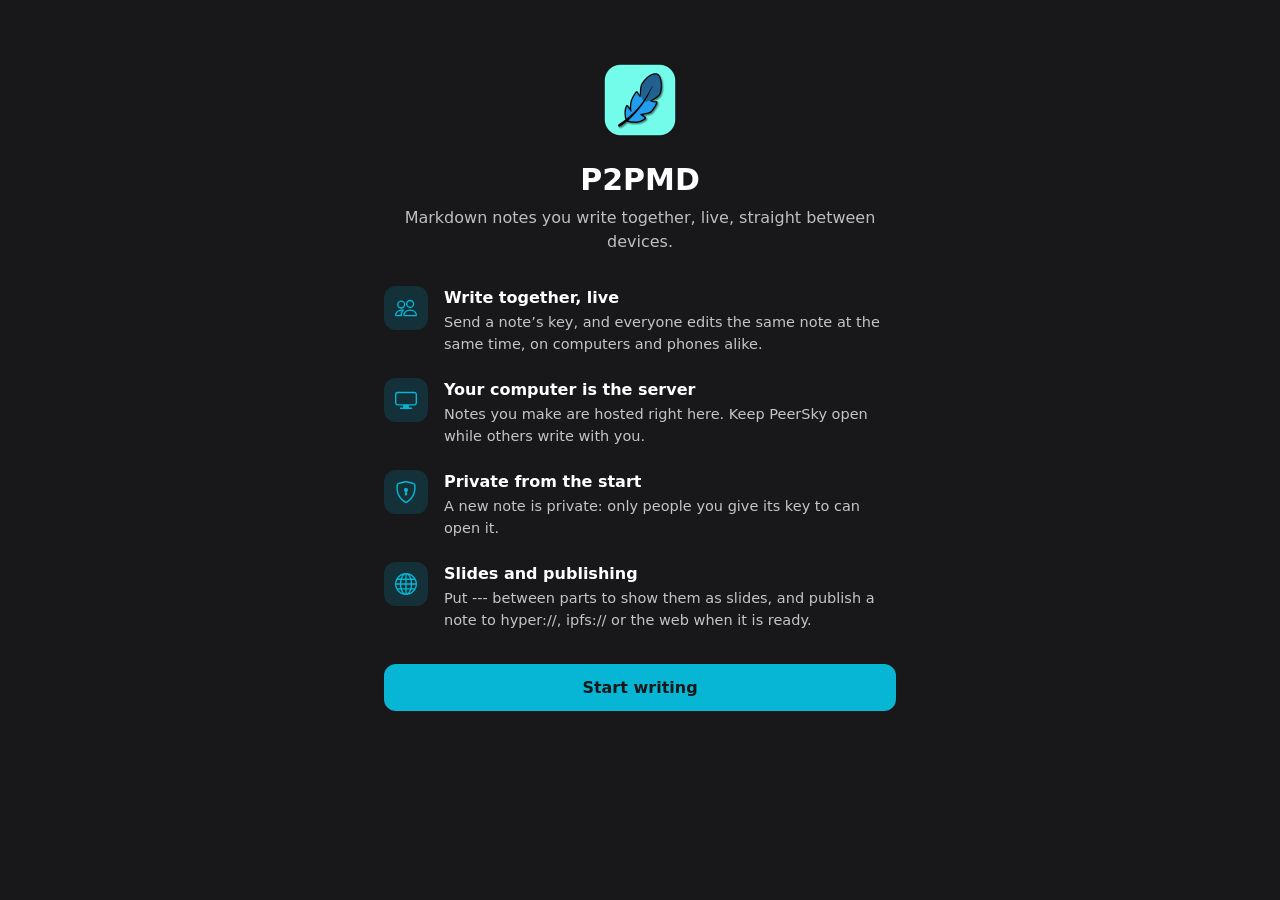
==== commit 10427642: "feat: welcome people the first time P2PMD opens, the way the phone app does" ====
--- a/index.html
+++ b/index.html
@@ -44,10 +44,10 @@
         <div id="room-panel">
           <div id="setup">
             <div id="setup-controls">
-              <button id="create-room" type="button">Create Room</button>
+              <button id="create-room" type="button">Create Note</button>
               <div class="connection-options"> 
                 <label class="option">
-                  <input id="privateMode" type="checkbox" />
+                  <input id="privateMode" type="checkbox" checked />
                   <span>Private</span>
                 </label>
                 <label class="option">
@@ -66,11 +66,11 @@
                   placeholder="Enter hs:// key"
                   required
                 />
-                <button id="join-room" type="submit">Join Room</button>
+                <button id="join-room" type="submit">Join Note</button>
               </form>
               
               <div id="room-history">
-                <div id="room-history-title">Recent Rooms</div>
+                <div id="room-history-title">Recent Notes</div>
                 <div id="room-history-list"></div>
                 <span id="room-history-footer">
                   View p2pmd-draft archives in hyperdrive, <a href="peersky://settings/archive" target="_blank">Settings -> Archive</a> for more details
@@ -85,10 +85,10 @@
         <section id="room-panel">
           <div id="room-status" class="hidden">
             <div>
-              Room:
+              Note:
               <span id="room-key"></span>
               <span id="room-role-badge" class="role-badge hidden">client</span>
-              <span id="copy-room-key" title="Copy room key">⊕</span>
+              <span id="copy-room-key" title="Copy note key">⊕</span>
             </div>
             <div>
               Peers:
@@ -236,6 +236,7 @@
     <script src="./lib/markdown-it-katex.min.js"></script>
     <script src="./lib/markdown-it.min.js"></script>
     <script src="./lib/yjs.min.js"></script>
+    <script type="module" src="./app-welcome.js"></script>
     <script type="module" src="./common.js"></script>
     <script type="module" src="./noteEditor.js"></script>
     <script type="module" src="./toolbar.js"></script>
--- a/styles.css
+++ b/styles.css
@@ -1113,6 +1113,49 @@
 #markdownPreview pre {
   padding: 0.75rem;
   overflow: auto;
+}
+
+/* Tables had no style, so cells ran together with no borders. A table keeps
+   its own width and scrolls sideways when the pane is narrower. */
+#markdownPreview:not(.markdown-preview--ieee) table,
+#slidesPreview .slide table {
+  display: block;
+  max-width: 100%;
+  margin: 0.9em 0;
+  border-collapse: collapse;
+  overflow-x: auto;
+}
+
+#slidesPreview .slide table {
+  width: fit-content;
+  max-width: 90%;
+  margin: 1rem auto;
+  text-align: left;
+}
+
+#markdownPreview:not(.markdown-preview--ieee) th,
+#markdownPreview:not(.markdown-preview--ieee) td,
+#slidesPreview .slide th,
+#slidesPreview .slide td {
+  min-width: 7ch;
+  padding: 8px 11px;
+  border: 1px solid #d0d7de;
+  text-align: left;
+  vertical-align: top;
+}
+
+/* Headings name the column, so they set its width rather than wrapping. */
+#markdownPreview:not(.markdown-preview--ieee) th,
+#slidesPreview .slide th {
+  background: #f6f8fa;
+  font-weight: 700;
+  white-space: nowrap;
+}
+
+/* A prose column still wraps rather than running on as one long line. */
+#markdownPreview:not(.markdown-preview--ieee) td,
+#slidesPreview .slide td {
+  max-width: 46ch;
 }
 
 #dweb-bottom {
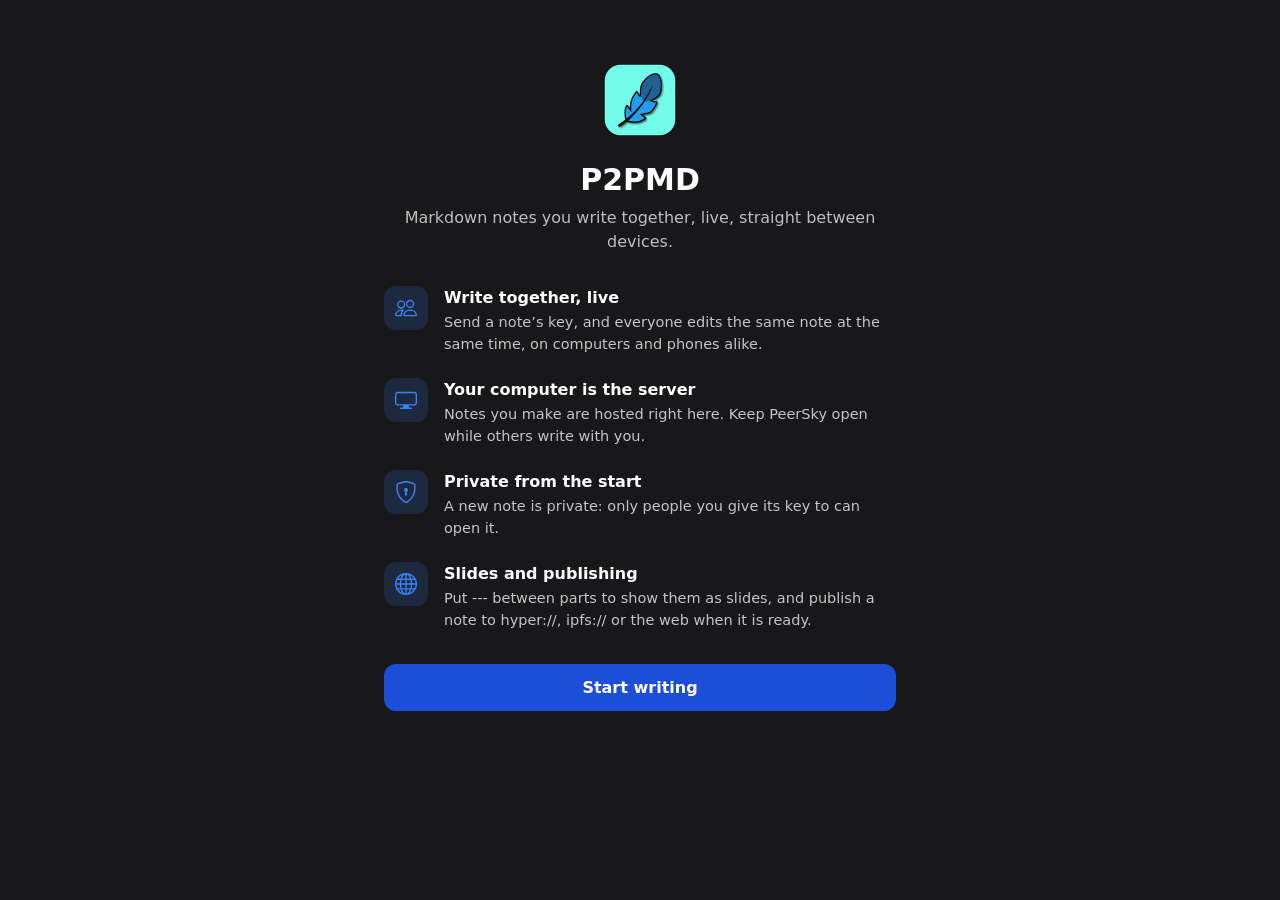
==== commit 1002c8ad: "feat: ask Public or Private when publishing to hyper://, as the phone does; a private note goes to t" ====
--- a/index.html
+++ b/index.html
@@ -199,6 +199,12 @@
                   <option value="https">https://</option>
                 </select>
               </label>
+              <label id="visibilityControl" for="visibilitySelect">
+                <select id="visibilitySelect" aria-label="Who can open it">
+                  <option value="public" selected>Public</option>
+                  <option value="private">Private</option>
+                </select>
+              </label>
               <input id="titleInput" type="text" placeholder="Document title" class="hidden" />
               <button id="publishButton">Publish</button>
               <button id="clearDraftButton">Clear</button>
--- a/styles.css
+++ b/styles.css
@@ -1214,6 +1214,16 @@
 
 #publishList li span {
   cursor: pointer;
+}
+
+#publishList li .publish-badge {
+  border: 1px solid currentColor;
+  border-radius: 4px;
+  font-size: 0.8em;
+  font-style: normal;
+  font-weight: 600;
+  opacity: 0.8;
+  padding: 0 6px;
 }
 
 #ai-toggle-container {
